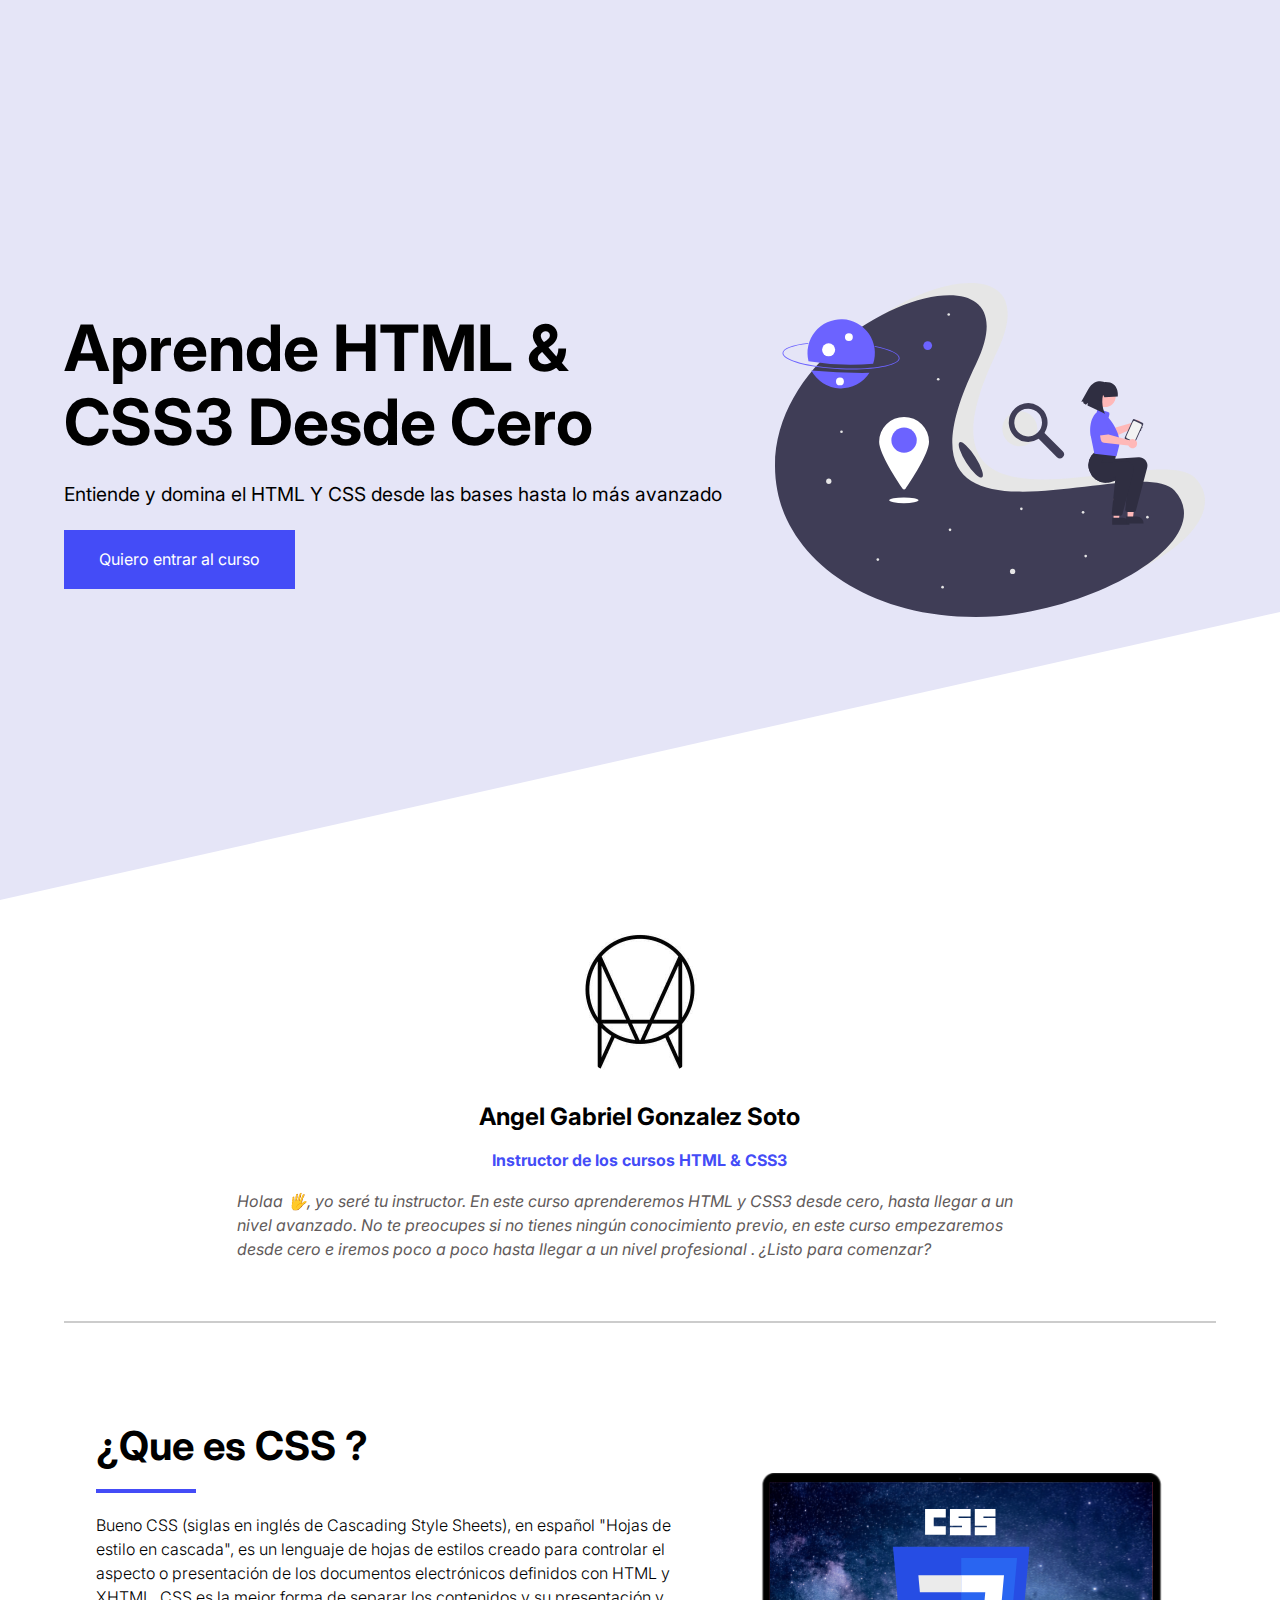
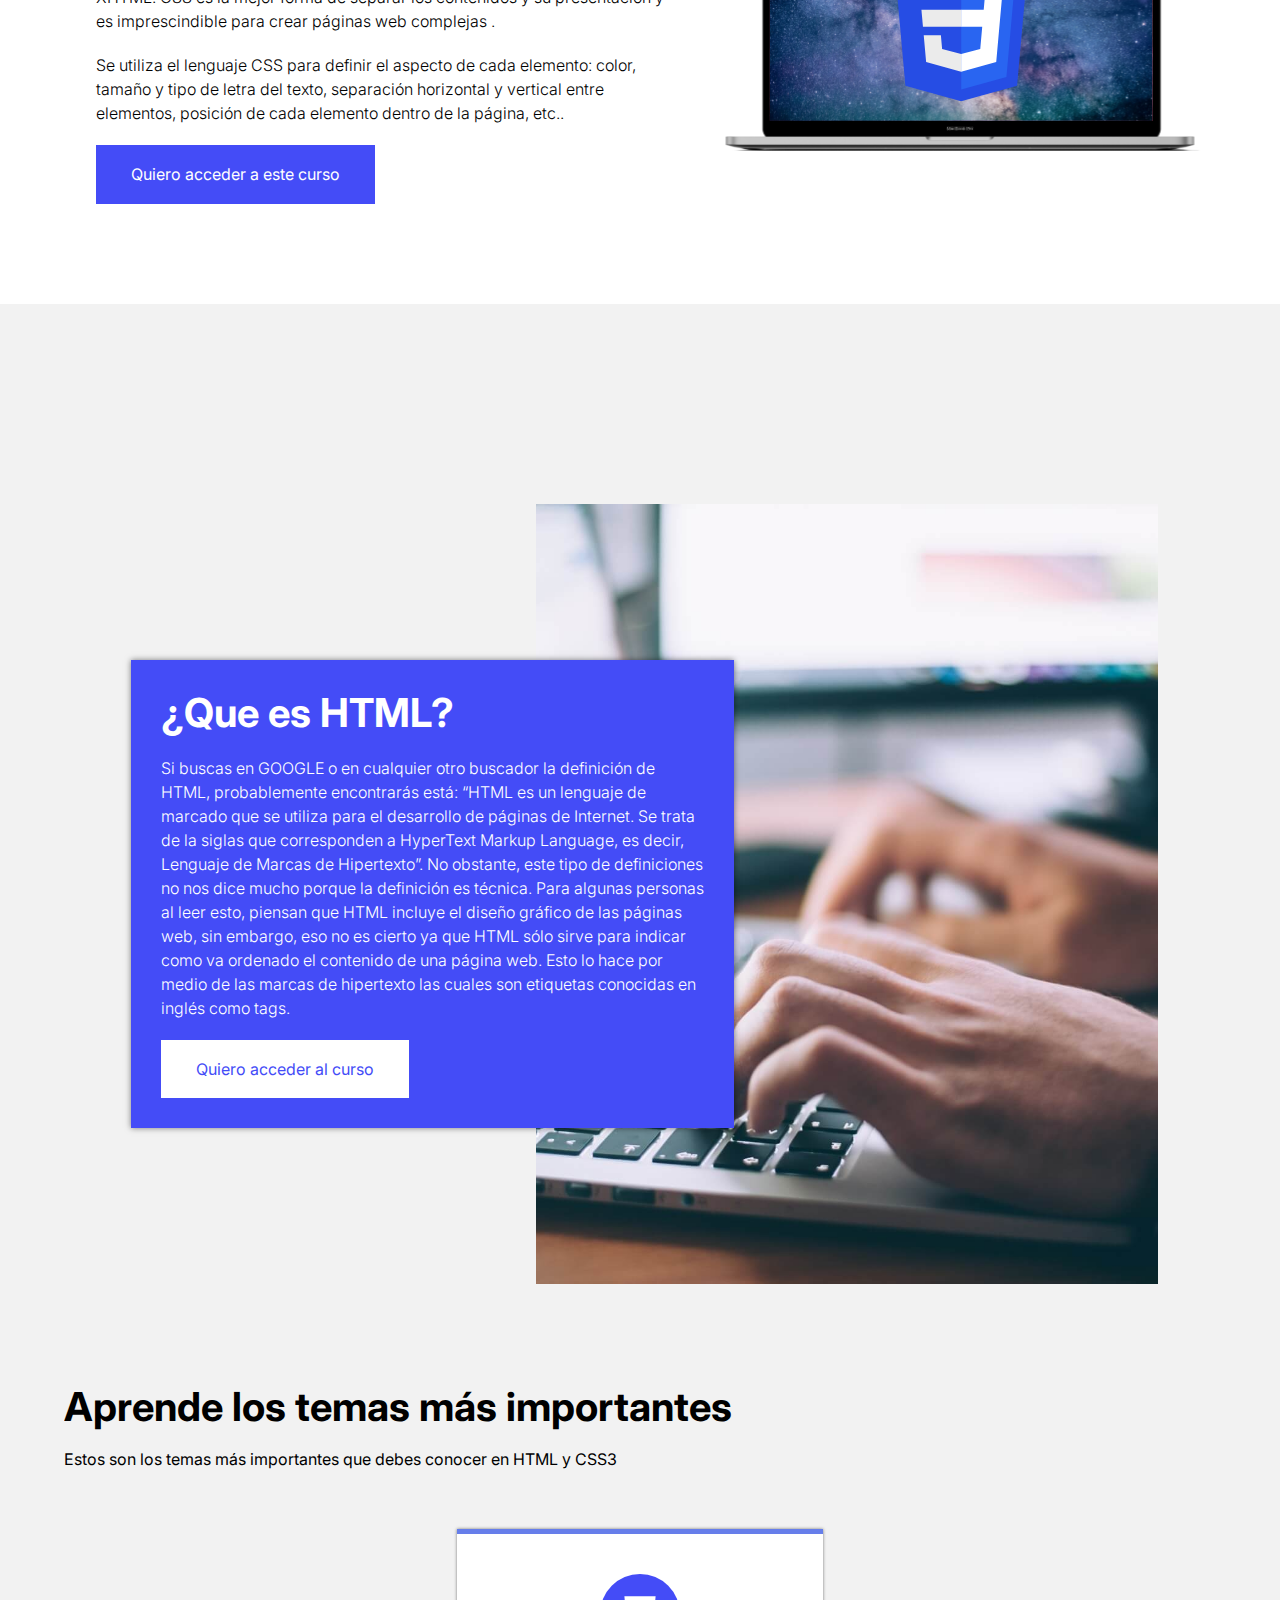
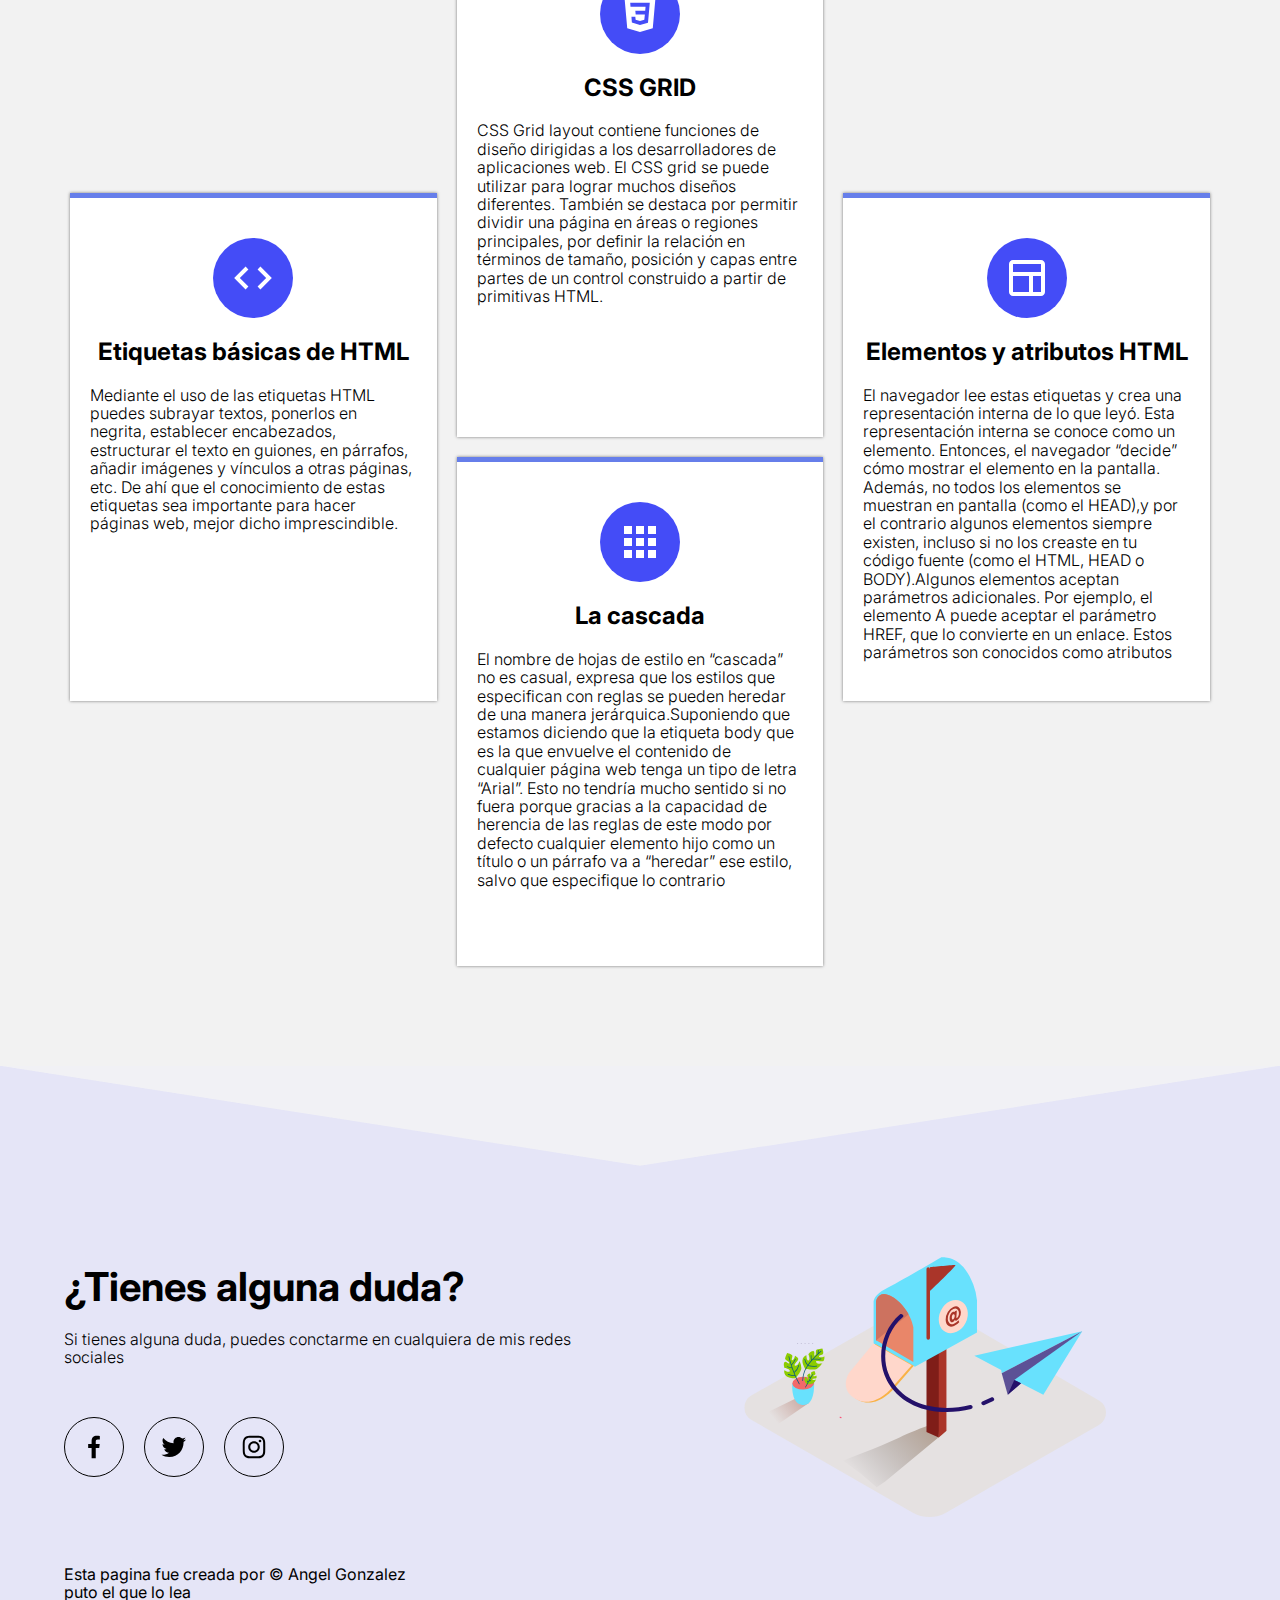
==== index.html @ 99672911 "Add files via upload" ====
<!DOCTYPE html>
<html lang="es">
<head>
    <meta charset="UTF-8">
    <meta name="viewport" content="width=device-width, initial-scale=1.0">
    <title>Curso HTML y CSS3 Desde Cero</title>
    <link rel="shortcut icon" href="assets/fav.png" type="image/x-icon">
    <link rel="stylesheet" href="css/normalize.css">
    <link rel="stylesheet" href="css/style.css">
</head>
<body>
    
    <header class="hero">

        <div class="hero__container container">

            <div class="hero__texts">
                <h1 class="hero__title">Aprende HTML & CSS3 Desde Cero</h1>
                <p class="hero__copy">Entiende y domina el HTML Y CSS desde las bases hasta lo más avanzado</p>
                <a href="#" class="hero__cta">Quiero entrar al curso</a>    
            </div>

            <img src="assets/girl-illustration.svg" class="hero__img">

        </div>


    </header>

    <main class="main">

        <section class="instructor container">

            <div class="instructor__container">
                <img src="assets/owsla.jpg" class="instructor__img">
                <h2 class="instructor__name">Angel Gabriel Gonzalez Soto</h2>
                <p class="instructor__tag">Instructor de los cursos HTML & CSS3</p>
                <p class="instructor__paragraph">Holaa 🖐, yo seré tu instructor. En este curso aprenderemos HTML y CSS3 desde cero, hasta llegar a un nivel avanzado. No te preocupes si no tienes ningún conocimiento previo, en este curso empezaremos desde cero e iremos poco a poco hasta llegar a un nivel profesional . ¿Listo para comenzar?</p>
            </div>

        </section>

        <section class="about container">

            <div class="about__course">
                <h2 class="title title--border">¿Que es CSS ?</h2>

                <p class="about__paragraph">Bueno CSS (siglas en inglés de Cascading Style Sheets), en español "Hojas de estilo en cascada", es un lenguaje de hojas de estilos creado para controlar el aspecto o presentación de los documentos electrónicos definidos con HTML y XHTML. CSS es la mejor forma de separar los contenidos y su presentación y es imprescindible para crear páginas web complejas .</p>

                <p class="about__paragraph">Se utiliza el lenguaje CSS para definir el aspecto de cada elemento: color, tamaño y tipo de letra del texto, separación horizontal y vertical entre elementos, posición de cada elemento dentro de la página, etc..</p>

                <a href="#" class="cta">Quiero acceder a este curso</a>
            </div>

            <figure class="about__picture">
                <img src="assets/mockup.svg" class="about__img">
            </figure>

        </section>

        <section class="card">
            <div class="container">
                <section class="course container">

                    <figure class="course__picture">
                        <img src="assets/web1.jpg" class="course__img">
                    </figure>
        
                    <div class="course__about">
                        <h2 class="title">¿Que es HTML?</h2>
                        <p class="about__paragraph">Si buscas en GOOGLE o en cualquier otro buscador la definición de HTML, probablemente encontrarás está:

                            “HTML es un lenguaje de marcado que se utiliza para el desarrollo de páginas de Internet. Se trata de la siglas que corresponden a HyperText Markup Language, es decir, Lenguaje de Marcas de Hipertexto”.
                            No obstante, este tipo de definiciones no nos dice mucho porque la definición es técnica. Para algunas personas al leer esto, piensan que HTML incluye el diseño gráfico de las páginas web, sin embargo, eso no es cierto ya que HTML sólo sirve para indicar como va ordenado el contenido de una página web. Esto lo hace por medio de las marcas de hipertexto las cuales son etiquetas conocidas en inglés como tags.</p>
                        <a href="#" class="cta">Quiero acceder al curso</a>
                    </div>
                </section>
                <h2 class="title">Aprende los temas más importantes</h2>
                <p class="card__copy">Estos son los temas más importantes que debes conocer en HTML y CSS3</p>

                <div class="card__container">

                    <div class="card__item">
                        <figure class="card__img">
                            <img src="assets/bxs-grid.svg" class="card__picture">
                        </figure>
                        <h3 class="card__title">La cascada</h3>
                        <p class="card__paragraph">El nombre de hojas de estilo en “cascada” no es casual, expresa que los estilos que especifican con reglas se pueden heredar de una manera jerárquica.Suponiendo que estamos diciendo que la etiqueta body que es la que envuelve el contenido de cualquier página web tenga un tipo de letra “Arial”. Esto no tendría mucho sentido si no fuera porque gracias a la capacidad de herencia de las reglas de este modo por defecto cualquier elemento hijo como un título o un párrafo va a “heredar” ese estilo, salvo que especifique lo contrario</p>
                    </div>

                    <div class="card__item">
                        <figure class="card__img">
                            <img src="assets/bx-layout.svg" class="card__picture">
                        </figure>
                        <h3 class="card__title">Elementos y atributos HTML</h3>
                        <p class="card__paragraph"> El navegador lee estas etiquetas y crea una representación interna de lo que leyó.

                            Esta representación interna se conoce como un elemento. Entonces, el navegador “decide” cómo mostrar el elemento en la pantalla. Además, no todos los elementos se muestran en pantalla (como el HEAD),y por el contrario algunos elementos siempre existen, incluso si no los creaste en tu código fuente (como el HTML, HEAD o BODY).Algunos elementos aceptan parámetros adicionales. Por ejemplo, el elemento A puede aceptar el parámetro HREF, que lo convierte en un enlace. Estos parámetros son conocidos como atributos</p>
                    </div>

                    <div class="card__item">
                        <figure class="card__img">
                            <img src="assets/bx-code.svg" class="card__picture">
                        </figure>
                        <h3 class="card__title">Etiquetas básicas de HTML</h3>
                        <p class="card__paragraph">Mediante el uso de las etiquetas HTML puedes subrayar textos, ponerlos en negrita, establecer encabezados, estructurar el texto en guiones, en párrafos, añadir imágenes y vínculos a otras páginas, etc. De ahí que el conocimiento de estas etiquetas sea importante para hacer páginas web, mejor dicho imprescindible.</p>
                    </div>
                    
                    <div class="card__item">
                        <figure class="card__img">
                            <img src="assets/bxl-css3.svg" class="card__picture">
                        </figure>
                        <h3 class="card__title">CSS GRID</h3>
                        <p class="card__paragraph">CSS Grid layout contiene funciones de diseño dirigidas a los desarrolladores de aplicaciones web. El CSS grid se puede utilizar para lograr muchos diseños diferentes. También se destaca por permitir dividir una página en áreas o regiones principales, por definir la relación en términos de tamaño, posición y capas entre partes de un control construido a partir de primitivas HTML.</p>
                    </div>

                </div>
            </div>
        </section>
    </main>

    <footer class="footer">
        <div class="footer__container container">

            <div class="footer__contact">
                <div class="footer__texts">
                    <h2 class="title">¿Tienes alguna duda?</h2>
                    <p class="footer__copy">Si tienes alguna duda, puedes conctarme en cualquiera de mis redes sociales</p>

                    <div class="footer__social">
                        <a href="https://www.facebook.com/profile.php?id=100022509520800" class="footer__link">
                           <img src="assets/bxl-facebook.svg" class="footer__icon">
                        </a>
                        <a href="https://twitter.com/Angeviju" class="footer__link">
                           <img src="assets/bxl-twitter.svg" class="footer__icon">
                        </a>
                        <a href="https://www.instagram.com/angelviju1/" class="footer__link">
                           <img src="assets/bxl-instagram.svg" class="footer__icon">
                        </a>
                    </div>
                </div>

                <figure class="footer__picture">
                    <img src="assets/message-ilustration.svg" class="footer__img">
                </figure>
            </div>

          <p class="class">
            Esta pagina fue creada por © Angel Gonzalez
          </p>
          <p>puto el que lo lea
              
          </p>
        </div>
    </footer>

</body>
</html>
---- css/style.css ----
@import url('https://fonts.googleapis.com/css2?family=Inter:wght@300;400;700&display=swap');

:root{
    --color-primary: #444CF7;
    --color-title: #000;
    --align-title: left;
    --padding-container: 100px 0;
    --width-container: 90%;
    --max-width-container: 1200px;
    --color-btn: #444CF7;
    --text-btn: #fff;
    --padding-btn: 20px 35px;
    --height-shape:18em;
}


body{
    font-family: 'Inter', sans-serif;
    background-color: #E5E5F7;
    opacity: 1;
    background-image:  radial-gradient(#444CF7 0.7000000000000001px, transparent 0.7000000000000001px), radial-gradient(#444CF7 0.7000000000000001px, #E5E5F7 0.7000000000000001px);
    background-size: 28px 28px;
    background-position: 0 0,14px 14px;
}

.container{
    width: 90%;
    max-width: var(--max-width-container);
    padding: var(--padding-container);
    margin: 0 auto;
    overflow: hidden;
}

.hero{
    height: 100vh;
    min-height: 500px;
    position: relative;
    --padding-container: 0;
}

.hero::after{
    content: "";
    display: block;
    position: absolute;
    height: var(--height-shape);
    width: 100%;
    bottom: 0;
    left: 0;
    background: #fff;
    z-index: -1;
    clip-path: polygon(0 100%, 100% 100%, 100% 0);

}

.hero__container{
    display: grid;
    height: 100%;
    grid-template-columns: 3fr 2fr;
    place-items: center;
    gap: 20px;
}

.hero__title{
    font-size: 4rem;
}

.hero__copy{
    font-size: 1.2rem;
    margin: 25px 0;
}

.hero__cta{
    display: inline-block;
    background: var(--color-btn);
    color: #fff;
    padding: var(--padding-btn);
    text-align: center;
    text-decoration: none;
}

.hero__img{
    width: 95%;
}

/* Main */

.main{
    background: #fff;
}

.title{
    font-size: 2.5rem;
    text-align: var(--align-title);
    color: var(--color-title);
}

.title--border::after{
    content: "";
    display: block;
    width: 100px;
    margin-top: 20px;
    height: 4px;
    background-color: var(--color-primary);
}


.cta{
    display: inline-block;
    background: var(--color-btn);
    color: var(--text-btn);
    padding: var(--padding-btn);
    text-align: center;
    text-decoration: none;
}


/* Instrcutor */

.instructor{
    text-align: center;
    border-bottom: 2px solid #ccc;
    --padding-container: 30px 0 60px;
}

.instructor__container{
    width: 70%;
    margin: 0 auto;
}

.instructor__name{
    margin: 20px 0;
}

.instructor__tag{
    font-weight: 700;
    color: var(--color-primary);
    margin-bottom: 20px;
}

.instructor__paragraph{
    text-align: left;
    line-height: 1.5;
    font-style: italic;
    color: #615a5a;
}

.instructor__img{
    width: 150px;
    height: 150px;
    border-radius: 50%;
    object-fit: cover;
    object-position: top;
}

/* about */

.about{
    display: grid;
    grid-template-columns: 5fr 4fr;
    place-items: center;
}

.about__course{
    width: 90%;
}

.about__paragraph{
    margin: 20px 0;
    line-height: 1.5;
    font-weight: 300;
}

.about__picture{
    text-align: center;
}

.about__img{
    width: 95%;
}

/* Card */

.card{
    background: #f2f2f2;
}

.card__copy{
    margin-top: 20px;
}

.card__container{
    width: 99%;
    margin: 0 auto;
    margin-top: 60px;
    display: grid;
    grid-template-columns: repeat(3,1fr);
    grid-template-rows: repeat(4,1fr);
    gap: 20px;
    grid-template-areas: 
    ".      card1   .    "
    "card2  card1   card3"
    "card2  card4   card3"
    ".      card4   .   ";
}

.card__item{
    padding: 20px;
    background: #fff;
    border-top: 5px solid #667eea;
    box-shadow: 0 0 3px rgba(0, 0, 0, .5);
    display: flex;
    flex-direction: column;
    align-items: center;
}

.card__img{
    background: var(--color-primary);
    margin-top: 20px;
    width: 80px;
    height: 80px;
    border-radius: 50%;
    display: flex;
    justify-content: center;
    align-items: center;
}

.card__title{
    margin: 20px 0;
    font-size: 1.5rem;
}

.card__paragraph{
    font-weight: 300;
    margin-bottom: 20px;
}

.card__item:nth-last-of-type(1){
    grid-area: card1;
}

.card__item:nth-last-of-type(2){
    grid-area: card2;
}

.card__item:nth-last-of-type(3){
    grid-area: card3;
}

.card__item:nth-last-of-type(4){
    grid-area: card4;
}

/* course */

.course{
    --color-title: #fff;
    --color-btn: #fff;
    --text-btn: #444cf7;
    color: var(--color-title);
    display: grid;
    grid-template-columns: repeat(5, 1fr);
    grid-template-rows: repeat(5, 1fr);
    /* align-items: center; */
}

.course__about{
    z-index: 100;
    align-self: center;
    width: 97%;
    margin: 0 auto;
    padding: 30px;
    box-shadow: 0 0 6px rgba(0, 0, 0, .5);
    background: var(--color-primary);
    grid-column: 1/4;
    grid-row: 2/-2;
}

.course__picture{
  
    margin:0;
    grid-column: 3/-1;
    grid-row: 1/-1;
}

.course__img{
    width: 100%;
    height: 100%;
    object-fit: cover;
}

.course__picture--right{
    grid-column: 1/4;
}

.course__about--left{
    grid-column: 3/-1;
}

/* Footer */

.footer{
    position: relative;
    --padding-container: 160px 0 50px ;

}


.footer::before{
    content: "";
    position: absolute;
    width: 100%;
    height: 100px;
    background: rgba(245, 245, 245, 0.775);
    top: 0;
    left: 0;
    clip-path: polygon(0 0, 100% 0, 50% 100%);

}

.footer__contact{
    display: grid;
    grid-template-columns: repeat(2, 1fr);
    gap: 20px;
    place-items: center;
    margin-bottom: 30px;
}

.footer__copy{
    margin: 20px 0;
    font-weight: 300;
}

.footer__social{
    display: flex;
    padding-top: 30px;
    flex-wrap: wrap;
}

.footer__link{
    width: 60px;
    height: 60px;
    border: 1px solid #000;
    border-radius: 50%;
    margin-right: 20px;
    margin-bottom: 20px;
    display: flex;
    justify-content: center;
    align-items: center;
}

.footer__icon{
    width: 30px;
}


.footer__picture{
    margin: 0;
}

.footer__img{
    width: 100%;
}

.footer__copyright{
    padding-top: 30px;
    border-top: 2px solid #918484;
    text-align: center;
}

.footer__copyright::after{
    content: " hola@alexcgdesign.com";
}

@media screen and (max-width:768px){
    :root{
        --height-shape:14em;
    }

    /* Agregue un height auto, porque no habia espacio disponible
    para la imagen y los elementos */
    .hero{
        min-height: 100vh;
        height: auto;
    }

     /* La primera fila tendrá una fila, definida por el 
     tamaño de su contenido "max-content" */

    .hero__container{
        --padding-container: 60px 0;
        grid-template-columns: 1fr;
        grid-template-rows: max-content 1fr;
    }

     /* Quite el height y limite el width de la imagen */
    .hero__img{
        order: -1;
        max-width: 300px;
    }

    .hero__title{
        font-size: 3.8rem;
    }

    /* About */

    .about{
        grid-template-columns: 1fr;
        grid-template-rows: max-content 1fr;
        gap: 80px;
    }

    .about__course{
        width: 100%;
    }

    .about__picture{
        order: -1;
    }

    .about__img{
        width: 100%;
    }

    /* Card */

    .card__container{
        grid-template-columns: repeat(2,1fr);
        grid-template-rows: repeat(5,1fr);
        gap: 15px;
        grid-template-areas: 
        "card1      ."
        "card1  card2"
        "card3  card2"
        "card3  card4"
        ".      card4";
    }


    /* Course */

    .course{
        grid-template-columns: repeat(6,1fr);
    }

    .course__about{
        grid-column: 1/6;
    }

    .course__about--left{
        grid-column: 2/-1;
    }

    .course__picture{
        grid-column: 2/-1;
    }

    .course__picture--right{
        grid-column: 1/6;
    }

    .footer__contact{
        grid-template-columns: 1fr;
    }

    .footer__texts{
        order: 1;
        --align-title: center;
    }

    .footer__social{
        justify-content: space-evenly;
    }
}

@media screen and (max-width: 500px){
    :root{
        --padding-btn: 20px 0;
    }


    .hero__container{
        --padding-container: 45px 0;
    }

    .hero__texts{
        text-align: center;
    }

    .hero__title{
        font-size: 3rem;
    }

    .hero__cta{
        display: block;
        width: 90%;
        margin: 0 auto;
    }

    .title{
        font-size: 2rem;
    }

    .cta{
        display: block;
    }

    /* Instructor */

    .instructor{
        --padding-container: 60px 0;
    }

    .instructor__container{
        width: 90%;
    }

    /* About */

    .about{
        gap: 40px;
    }

    .about__course{
        width: 100%;
    }

    /* Card */

    .card__container{
        width: 97%;
        grid-template-columns: 1fr;
        grid-template-rows: repeat(4,1fr);
        grid-template-areas: 
        "card1"
        "card2"
        "card3"
        "card4";
    }

    /* Course */

    .course{
        grid-template-columns: 1fr;
        --padding-container: 80px 0 30px;
    }

    .course--modifier{
        --padding-container:0 0 80px;
    }

    .course__about{
        padding: 20px 20px;
        width: 95%;
        grid-column: 1/-1;
        grid-row: 1/-1;
    }

    .course__picture{
        display: none;
    }
    

}
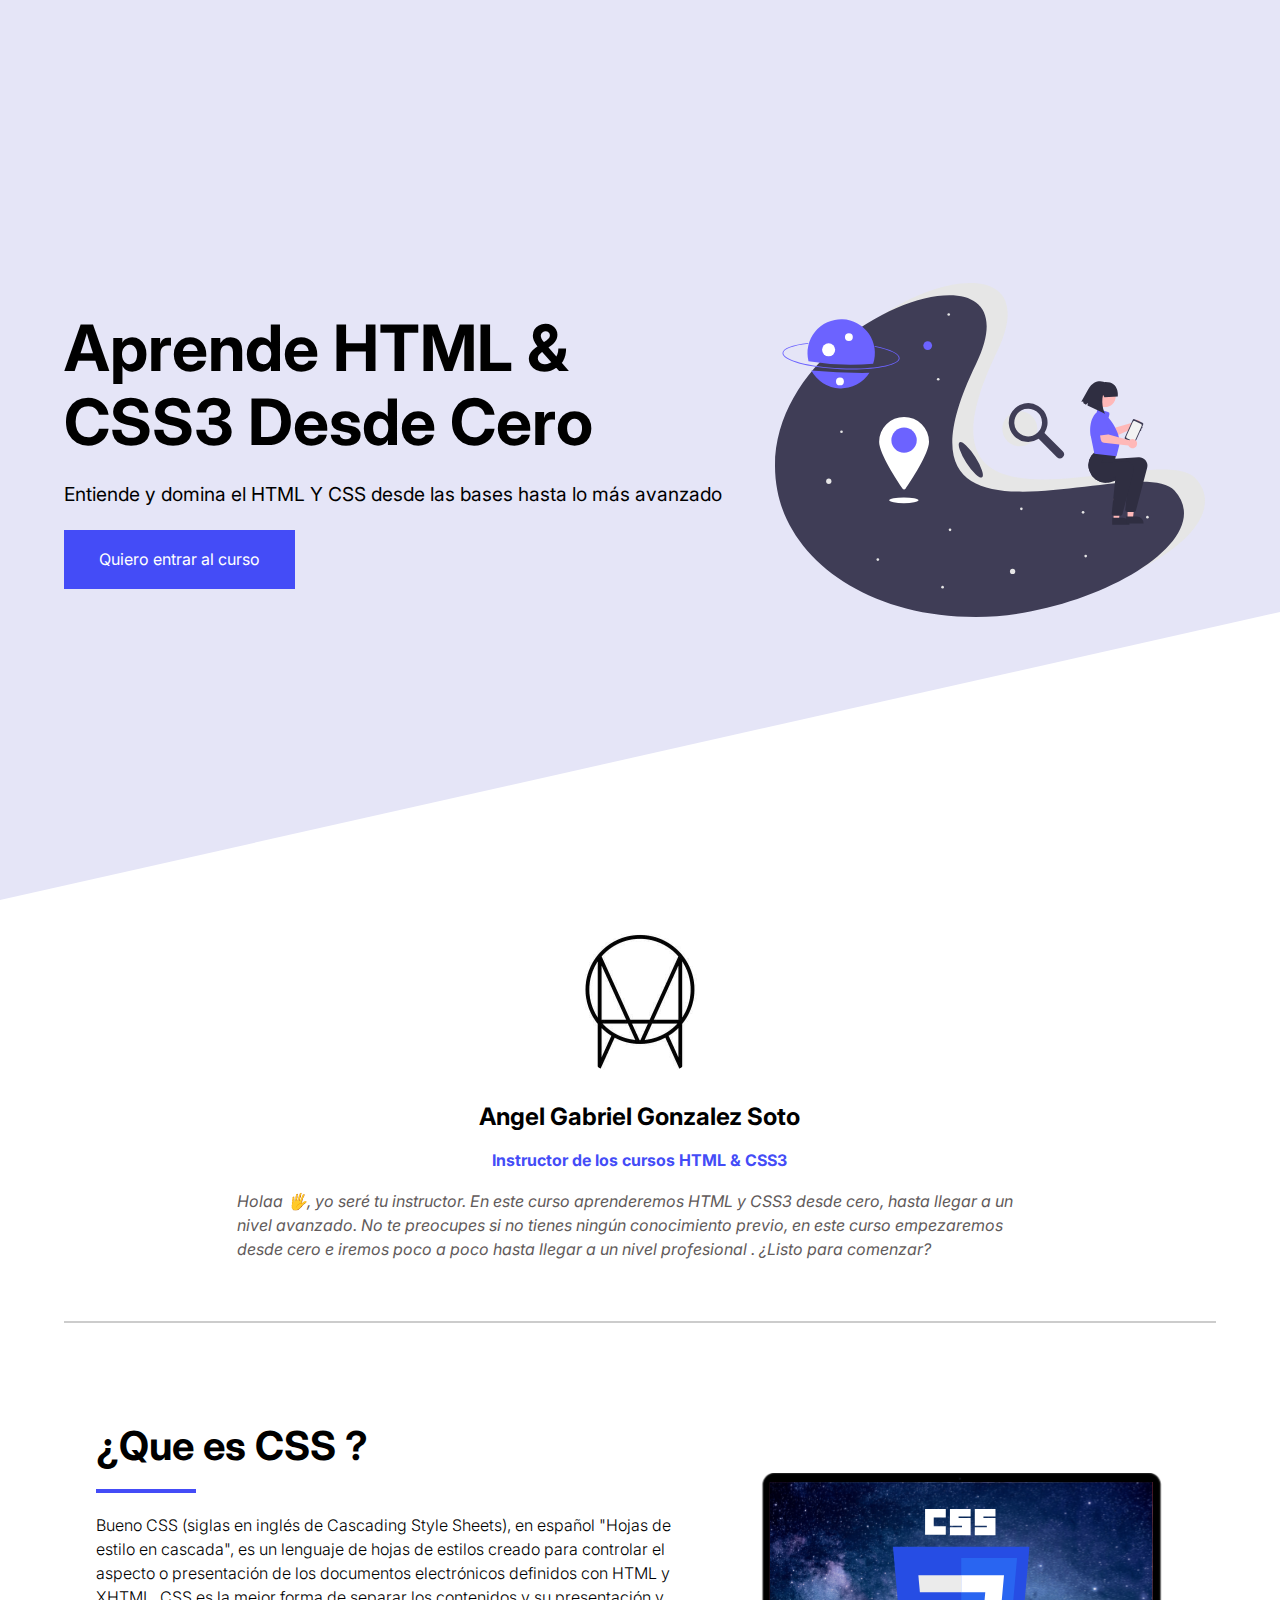
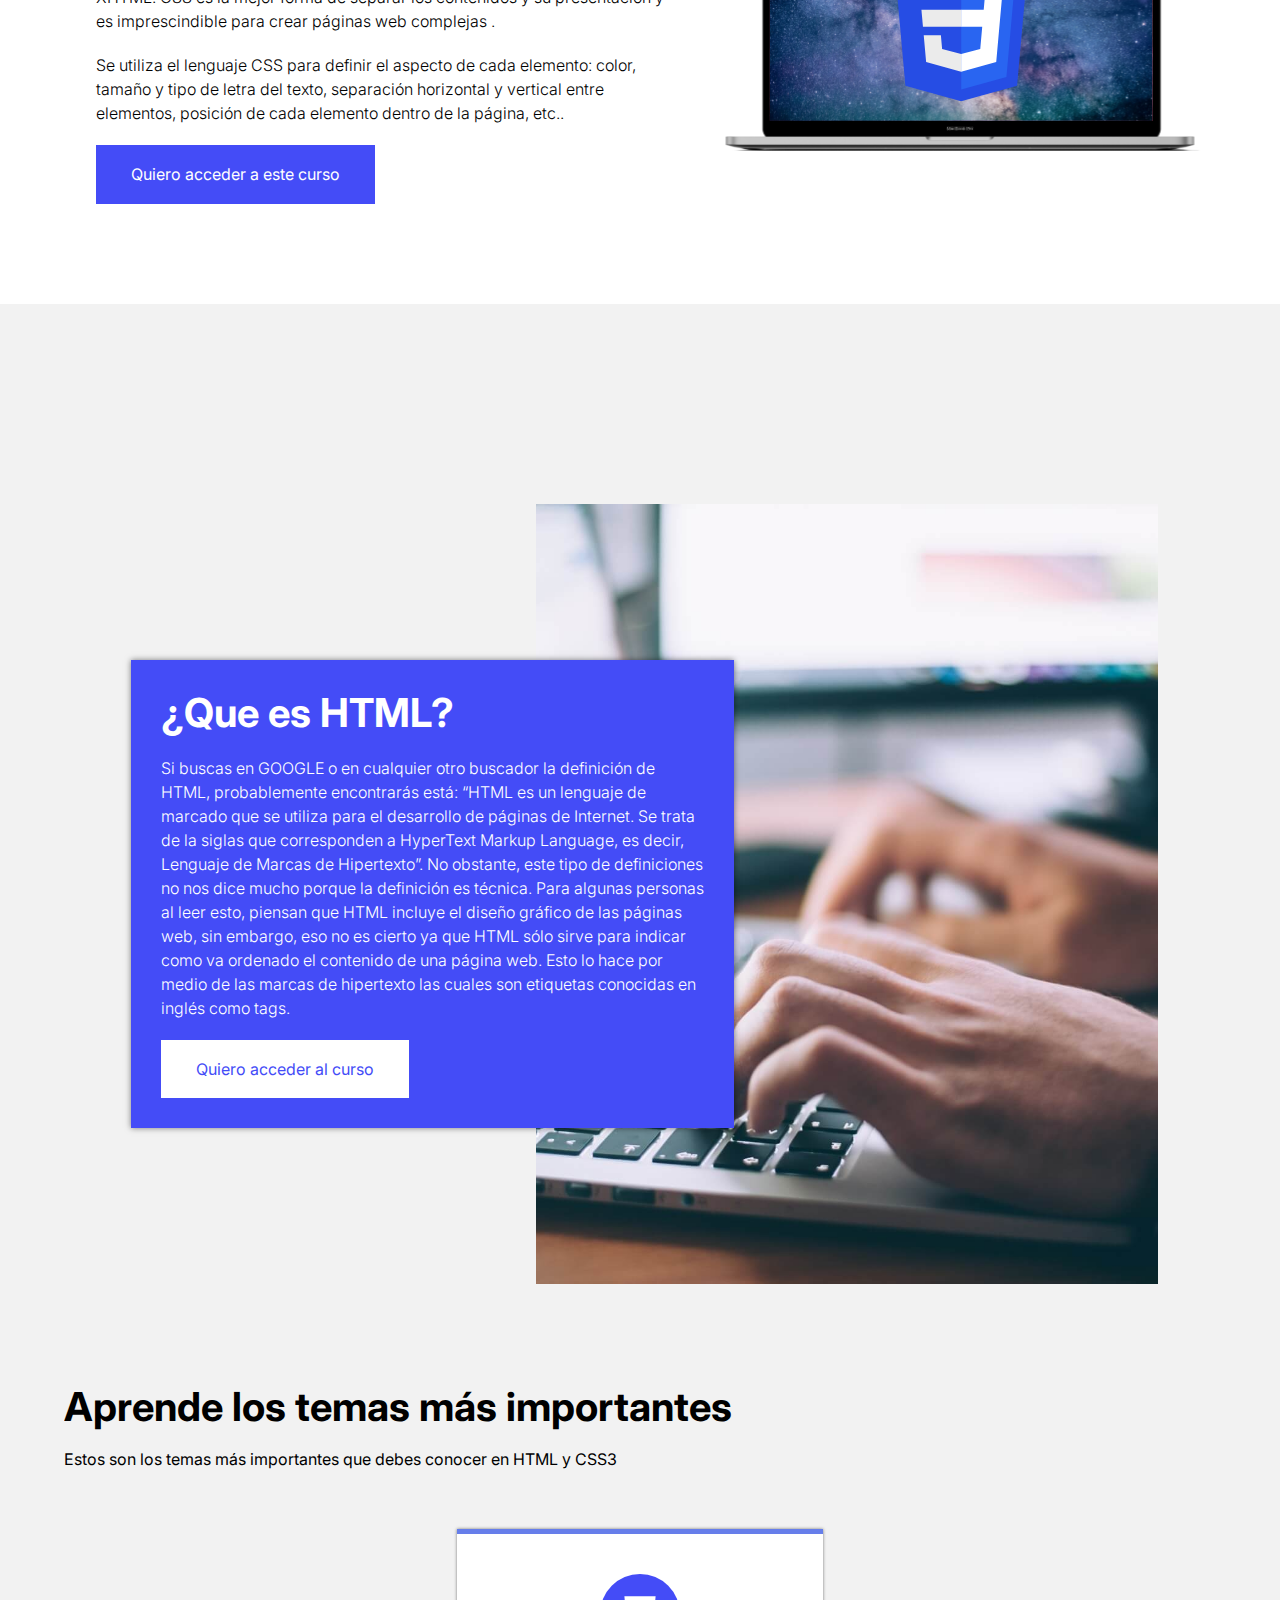
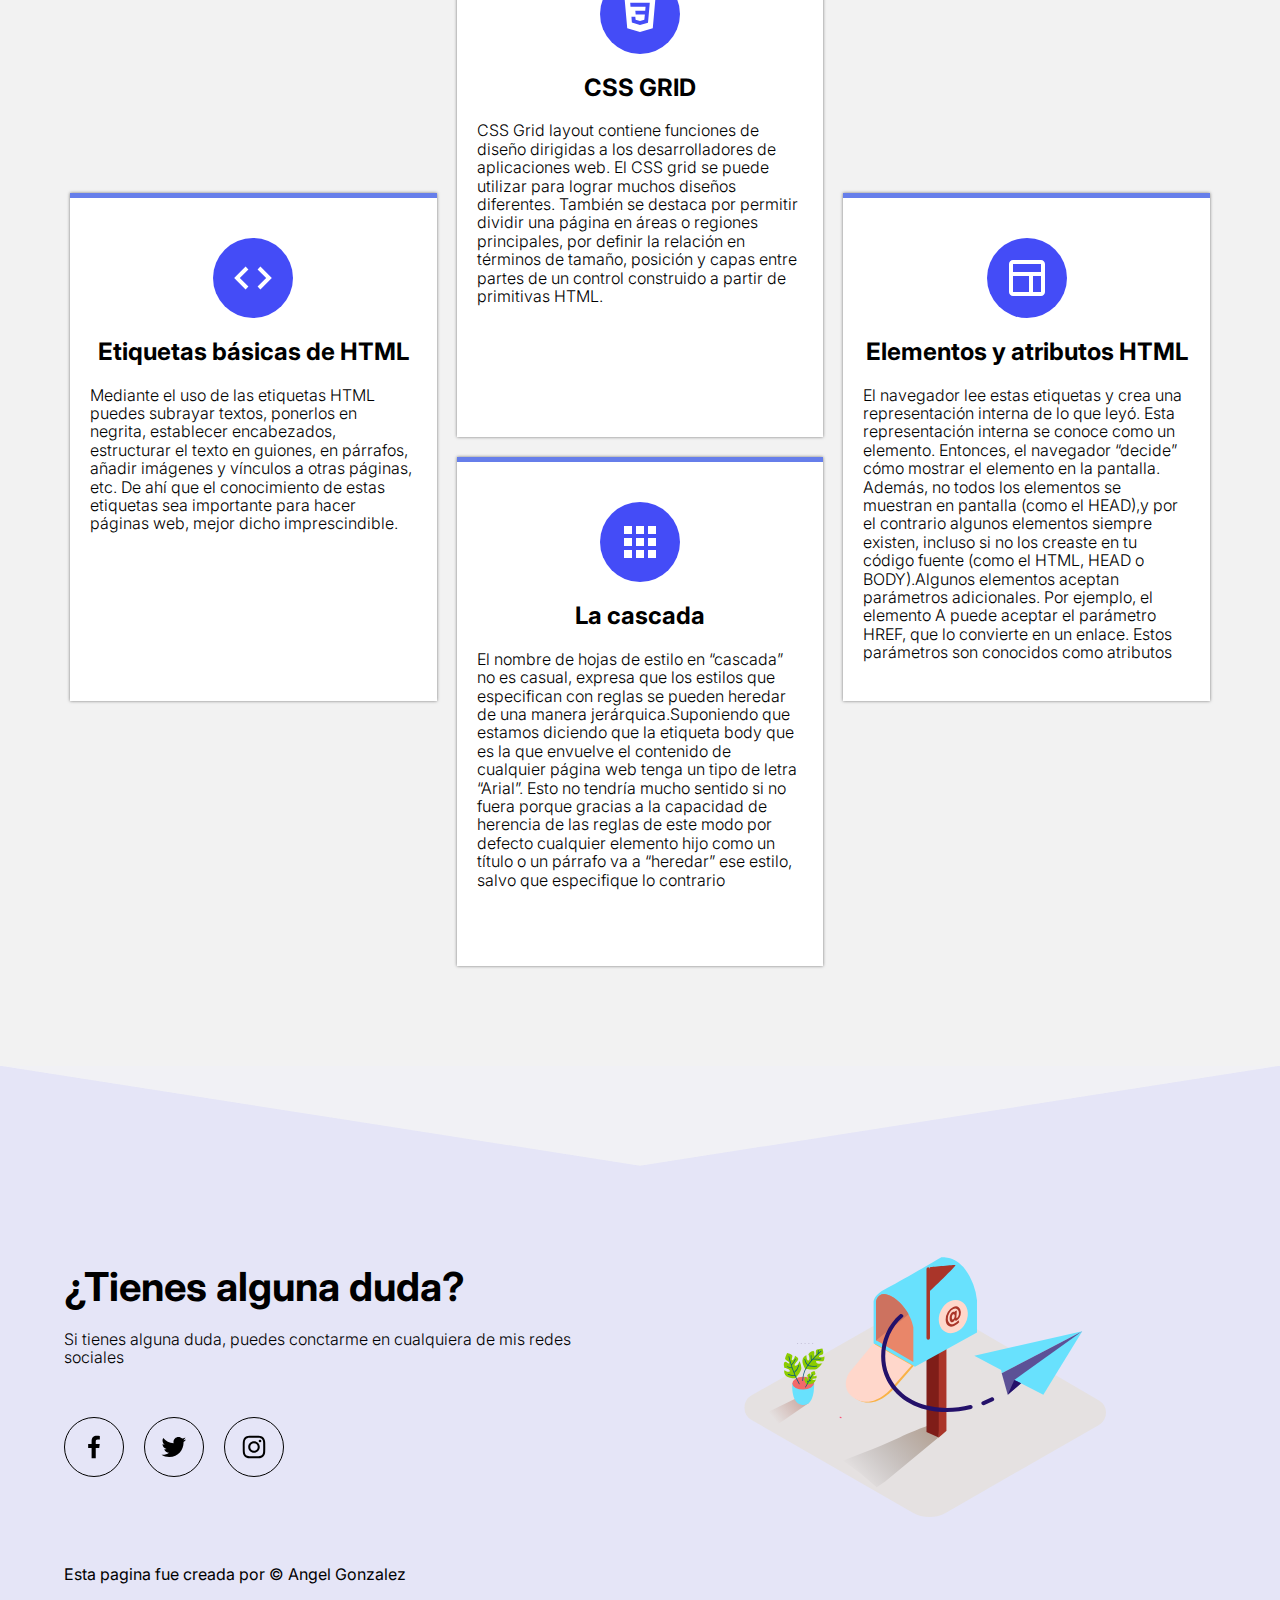
==== commit 7b1b7bcb: "Update index.html" ====
--- a/index.html
+++ b/index.html
@@ -7,8 +7,8 @@
     <link rel="shortcut icon" href="assets/fav.png" type="image/x-icon">
     <link rel="stylesheet" href="css/normalize.css">
     <link rel="stylesheet" href="css/style.css">
-</head>
-<body>
+    </head>
+    <body>
     
     <header class="hero">
 
@@ -148,11 +148,8 @@
           <p class="class">
             Esta pagina fue creada por © Angel Gonzalez
           </p>
-          <p>puto el que lo lea
-              
-          </p>
         </div>
     </footer>
 
 </body>
-</html>+</html>
